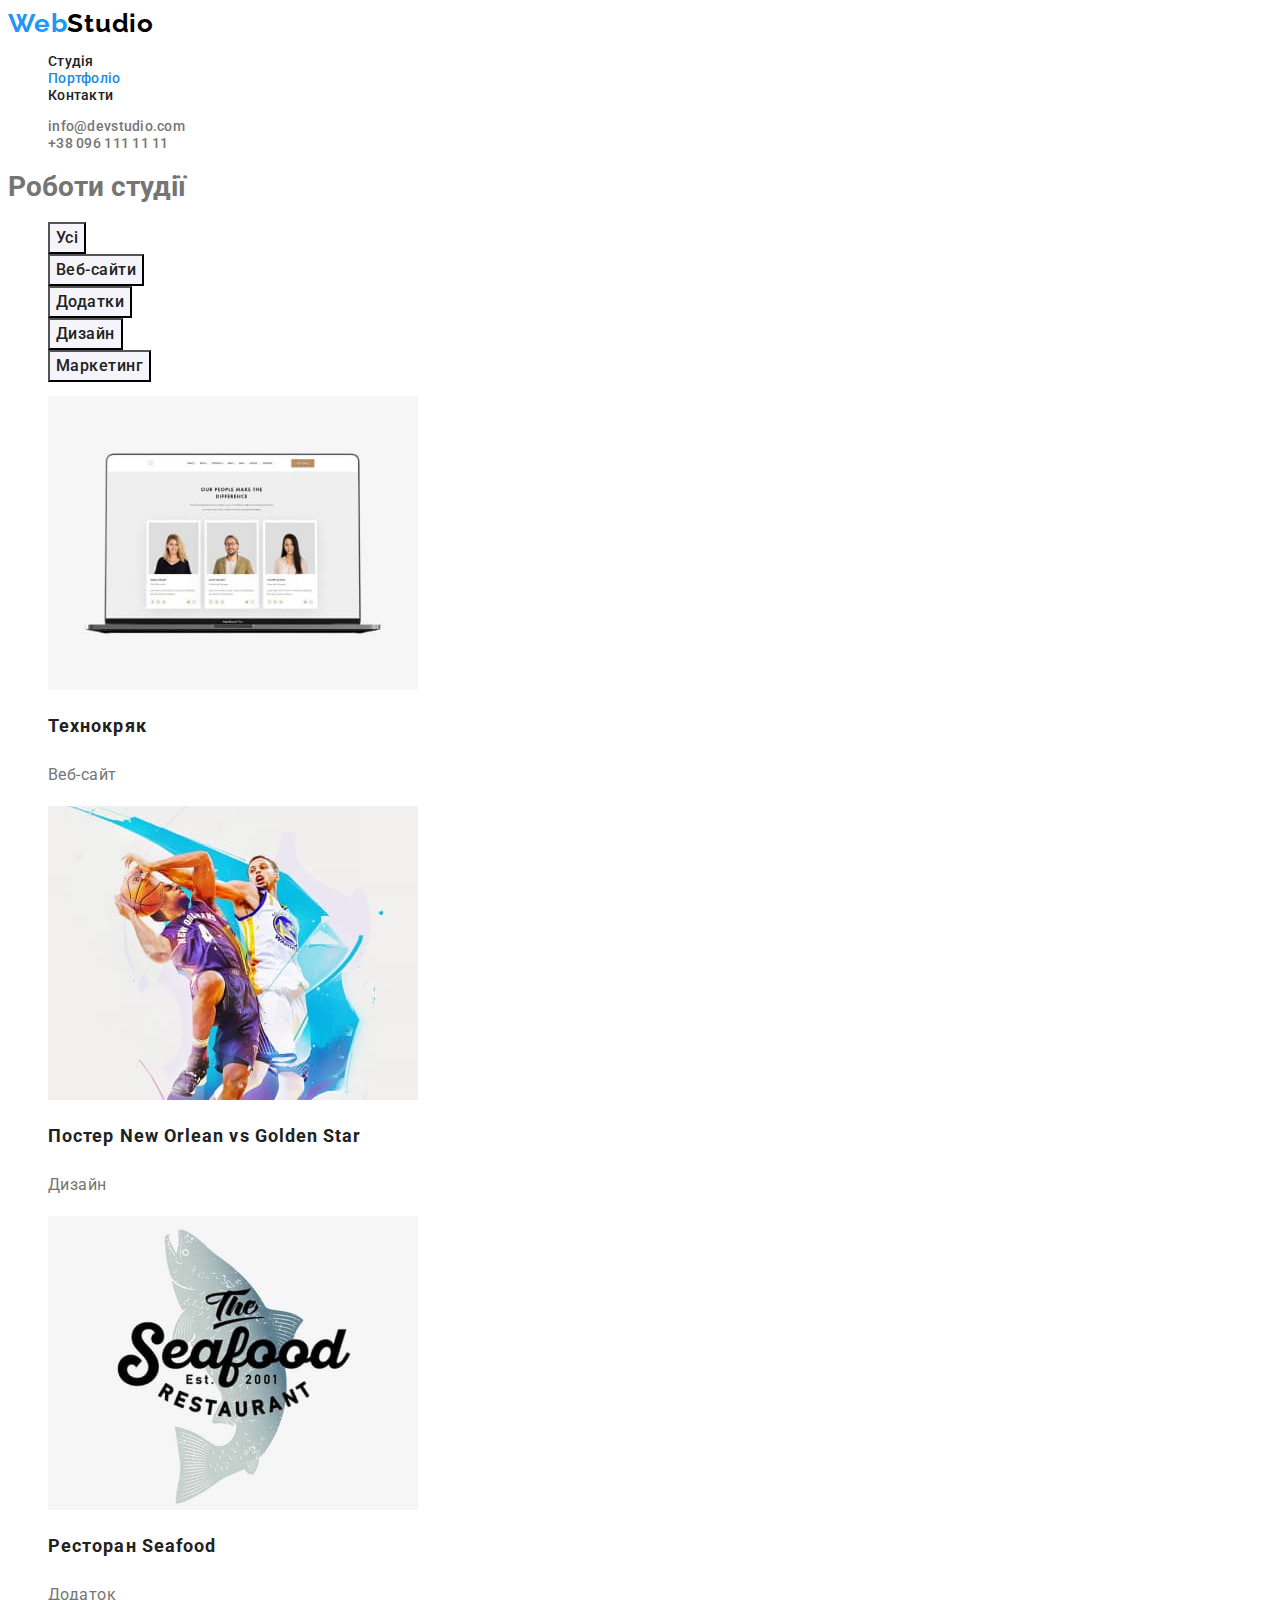
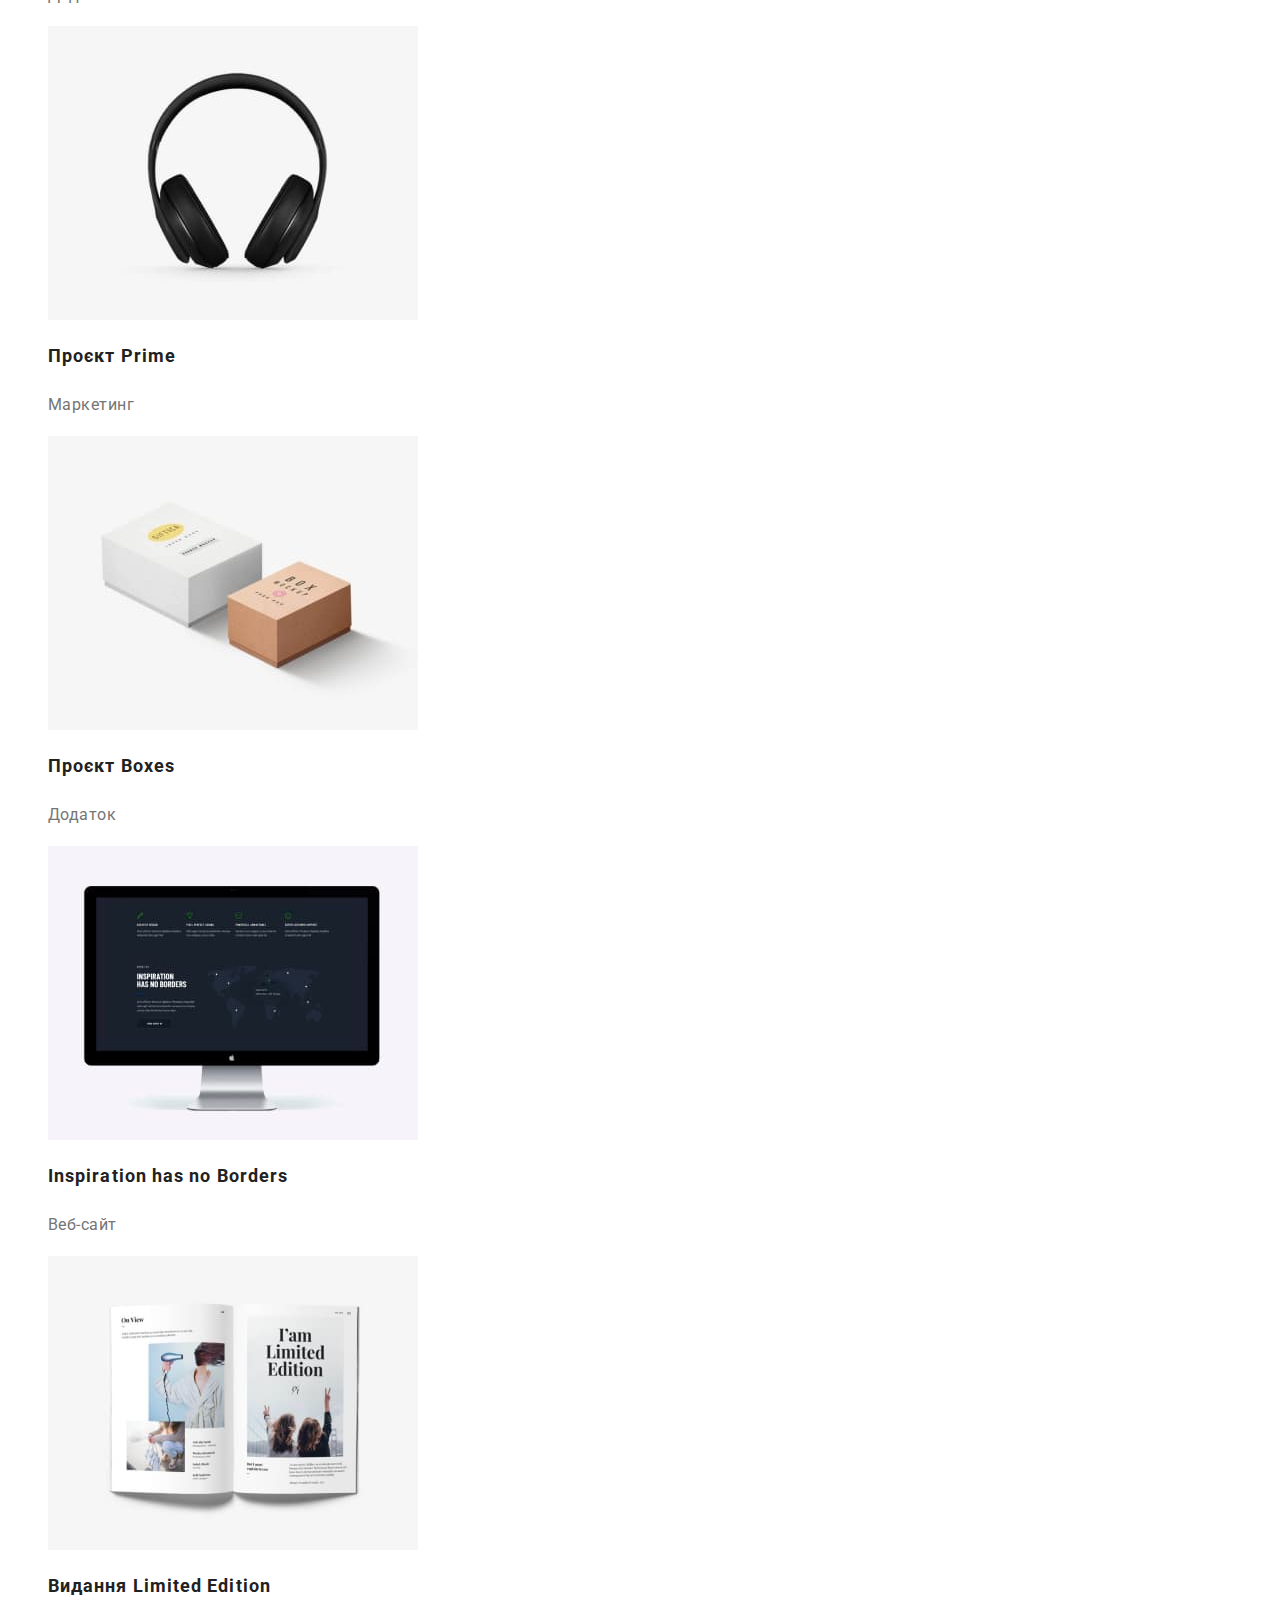
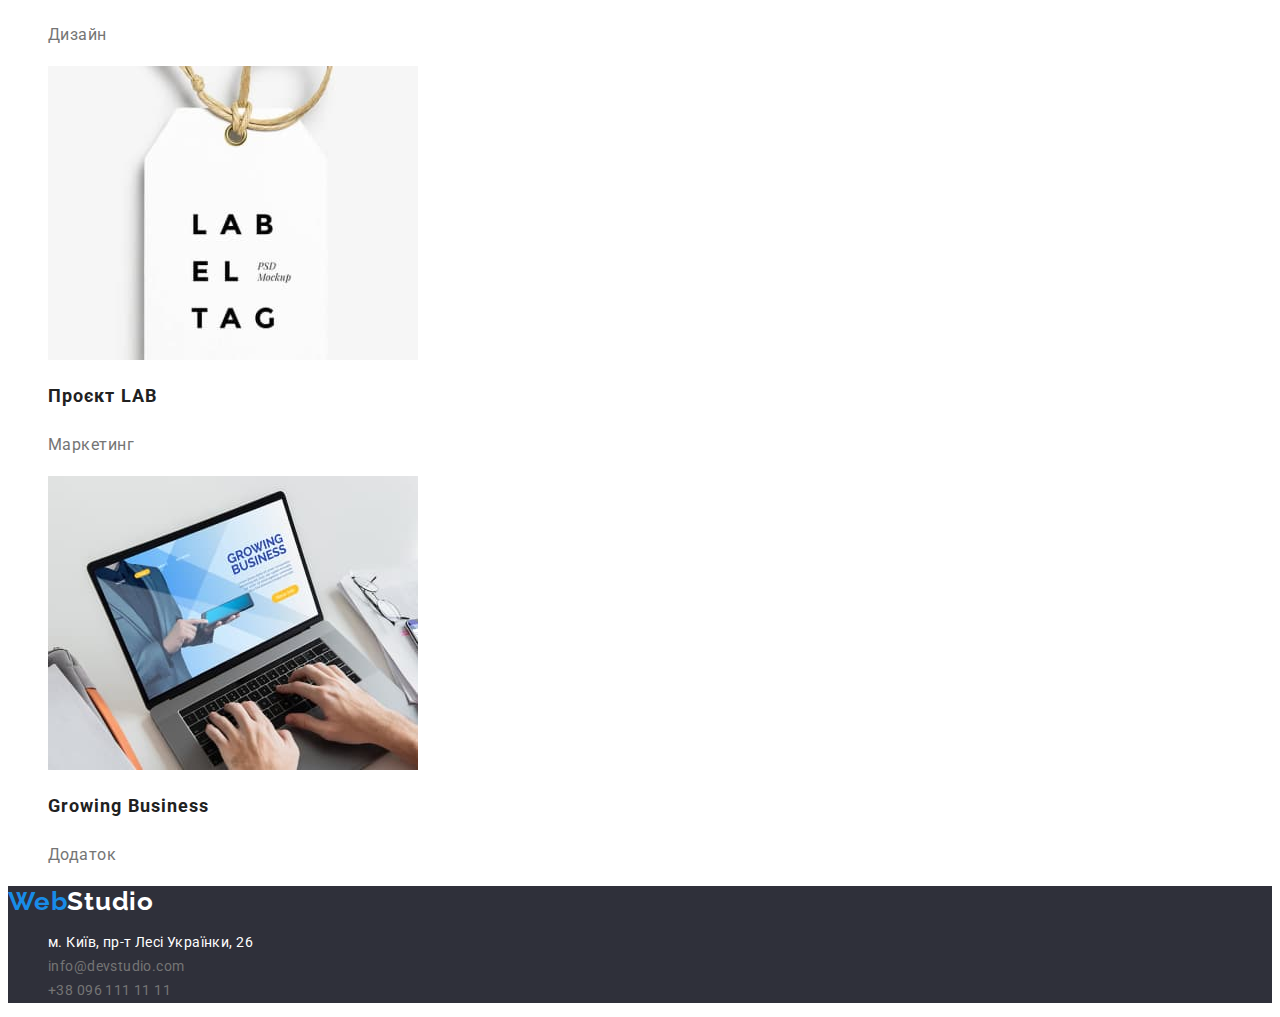
==== portfolio.html @ e7542dbb "додано файли стилів та сторінка портфоліо" ====
<!DOCTYPE html>
<html lang="uk">
  <head>
    <meta charset="UTF-8" />
    <meta http-equiv="X-UA-Compatible" content="IE=edge" />
    <meta name="viewport" content="width=device-width, initial-scale=1.0" />
    <title>Document</title>
    <link rel="preconnect" href="https://fonts.googleapis.com" />
    <link rel="preconnect" href="https://fonts.gstatic.com" crossorigin />
    <link
      href="https://fonts.googleapis.com/css2?family=Raleway&family=Roboto:wght@400;500;700;900&display=swap"
      rel="stylesheet"
    />
    <link rel="stylesheet" href="./css/styles.css" />
  </head>
  <body>
    <header>
      <a href="./index.html" class="logo link-normalize"
        ><span class="logo-accent">Web</span>Studio</a
      >
      <nav>
        <ul class="nav list-normalize">
          <li><a href="./index.html" class="nav-link link-normalize">Студія</a></li>
          <li>
            <a href="./portfolio.html" class="nav-link link-normalize current-page">Портфоліо</a>
          </li>
          <li><a href="" class="nav-link link-normalize">Контакти</a></li>
        </ul>
      </nav>
      <ul class="contact list-normalize">
        <li>
          <a href="mailto:info@devstudio.com" class="contact-link link-normalize"
            >info@devstudio.com</a
          >
        </li>
        <li>
          <a href="tel:+380961111111" class="contact-link link-normalize">+38 096 111 11 11</a>
        </li>
      </ul>
    </header>
    <main>
      <section class="portfolio">
        <h1 class="portfolio-title">Роботи студії</h1>
        <ul class="portfolio-buttons list-normalize">
          <li><button type="button" class="portfolio-btn">Усі</button></li>
          <li><button type="button" class="portfolio-btn">Веб-сайти</button></li>
          <li><button type="button" class="portfolio-btn">Додатки</button></li>
          <li><button type="button" class="portfolio-btn">Дизайн</button></li>
          <li><button type="button" class="portfolio-btn">Маркетинг</button></li>
        </ul>
        <ul class="portfolio-items list-normalize">
          <li>
            <a href="#" class="portfolio-item link-normalize">
              <img src="./img/tehno-kriak.jpg" alt="Комп'ютер" width="370" />
              <h2 class="portfolio-item-title">Технокряк</h2>
              <p class="portfolio-item-text">Веб-сайт</p>
            </a>
          </li>
          <li>
            <a href="#" class="portfolio-item link-normalize">
              <img src="./img/new-orlean-vs-golden-star.jpg" alt="Баскетбол" width="370" />
              <h2 class="portfolio-item-title">
                Постер <span lang="en">New Orlean vs Golden Star</span>
              </h2>
              <p class="portfolio-item-text">Дизайн</p>
            </a>
          </li>
          <li>
            <a href="#" class="portfolio-item link-normalize">
              <img src="./img/seafood.jpg" alt="Логотип риба" width="370" />
              <h2 class="portfolio-item-title">Ресторан <span lang="en">Seafood</span></h2>
              <p class="portfolio-item-text">Додаток</p>
            </a>
          </li>
          <li>
            <a href="#" class="portfolio-item link-normalize">
              <img src="./img/prime.jpg" alt="Навушники" width="370" />
              <h2 class="portfolio-item-title">Проєкт <span lang="en">Prime</span></h2>
              <p class="portfolio-item-text">Маркетинг</p>
            </a>
          </li>
          <li>
            <a href="#" class="portfolio-item link-normalize">
              <img src="./img/boxes.jpg" alt="Коробки" width="370" />
              <h2 class="portfolio-item-title">Проєкт <span lang="en">Boxes</span></h2>
              <p class="portfolio-item-text">Додаток</p>
            </a>
          </li>
          <li>
            <a href="#" class="portfolio-item link-normalize">
              <img src="./img/inspiration-has-no-borders.jpg" alt="Монітор" width="370" />
              <h2 lang="en" class="portfolio-item-title">Inspiration has no Borders</h2>
              <p class="portfolio-item-text">Веб-сайт</p>
            </a>
          </li>
          <li>
            <a href="#" class="portfolio-item link-normalize">
              <img src="./img/limited-edition.jpg" alt="Журнал" width="370" />
              <h2 class="portfolio-item-title">Видання <span lang="en">Limited Edition</span></h2>
              <p class="portfolio-item-text">Дизайн</p>
            </a>
          </li>
          <li>
            <a href="#" class="portfolio-item link-normalize">
              <img src="./img/lab.jpg" alt="Бірка" width="370" />
              <h2 class="portfolio-item-title">Проєкт <span lang="en">LAB</span></h2>
              <p class="portfolio-item-text">Маркетинг</p>
            </a>
          </li>
          <li>
            <a href="#" class="portfolio-item link-normalize">
              <img src="./img/growing-business.jpg" alt="Ноутбук" width="370" />
              <h2 lang="en" class="portfolio-item-title">Growing Business</h2>
              <p class="portfolio-item-text">Додаток</p>
            </a>
          </li>
        </ul>
      </section>
    </main>
    <footer class="footer">
      <a href="./index.html" class="footer-logo link-normalize"
        ><span class="footer-logo-accent">Web</span>Studio</a
      >
      <address>
        <ul class="footer-contacts list-normalize">
          <li>
            <a
              href="https://goo.gl/maps/HTSRrRzDhA2f8Xus7"
              target="_blank"
              rel="noopener nofollow"
              class="link-normalize footer-contact footer-address"
            >
              м. Київ, пр-т Лесі Українки, 26
            </a>
          </li>
          <li>
            <a href="mailto:info@devstudio.com" class="footer-contact link-normalize"
              >info@devstudio.com</a
            >
          </li>
          <li>
            <a href="tel:+380961111111" class="footer-contact link-normalize">+38 096 111 11 11</a>
          </li>
        </ul>
      </address>
    </footer>
  </body>
</html>
---- css/styles.css ----
:root {
  --main-accent-color: #2196f3;
  --header-color: #212121;
  --text-color: #757575;
  --white-accent-color: #ffffff;
  --dark-bg-color: #2f303a;
  --white-bg-color: #ffffff;
  --grey-bg-color: #f5f4fa;
  --active-accent-color: #188ce8;
  --main-black-color: #000000;
}
body {
  font-family: 'Roboto', sans-serif;
  font-size: 14px;
  color: var(--text-color);
}
.link-normalize {
  text-decoration: none;
}
.list-normalize {
  list-style-type: none;
}
.nav-link.current-page {
  color: var(--active-accent-color);
}
.logo {
  font-family: 'Raleway', sans-serif;
  font-weight: 700;
  font-size: 26px;
  line-height: 1.19;
  letter-spacing: 0.03em;
  color: var(--main-black-color);
}
.logo-accent {
  color: var(--main-accent-color);
}
.nav {
}
.nav-link {
  font-weight: 500;
  font-size: 14px;
  line-height: 1.14;
  letter-spacing: 0.02em;
  color: var(--header-color);
}
.nav-link:hover,
.nav-link:focus {
  color: var(--main-accent-color);
}
.contact {
}
.contact-link {
  font-weight: 500;
  line-height: 1.14;
  letter-spacing: 0.02em;
  color: var(--text-color);
}
.contact-link:hover,
.contact-link:focus {
  color: var(--main-accent-color);
}
.hero {
  background: var(--dark-bg-color);
}
.hero-header {
  font-weight: 900;
  font-size: 44px;
  line-height: 1.36;
  text-align: center;
  letter-spacing: 0.06em;
  text-transform: uppercase;
  color: var(--white-accent-color);
}
.hero-btn {
  font-weight: 700;
  font-size: 16px;
  line-height: 1.86;
  text-align: center;
  letter-spacing: 0.06em;
  color: var(--white-accent-color);
  background-color: var(--main-accent-color);
  cursor: pointer;
}
.hero-btn:hover,
.hero-btn:focus {
  background-color: var(--active-accent-color);
}
.features {
  background: var(--white-bg-color);
}
.features-main-title {
}
.features-title {
  font-weight: 700;
  line-height: 1.14;
  letter-spacing: 0.03em;
  text-transform: uppercase;
  color: var(--header-color);
}
.features-text {
  line-height: 1.71;
  letter-spacing: 0.03em;
}
.our-products {
  background: var(--white-bg-color);
}
.secondary-title {
  font-weight: 700;
  font-size: 36px;
  line-height: 1.16;
  text-align: center;
  letter-spacing: 0.03em;
  color: var(--header-color);
}
.our-products-list {
}
.our-team {
  background-color: var(--grey-bg-color);
}
.our-team-list {
}
.our-team-item {
  background-color: var(--white-bg-color);
}
.our-team-text {
  font-size: 16px;
  line-height: 1.19;
  text-align: center;
  letter-spacing: 0.03em;
}
.our-team-title {
  font-weight: 500;
  color: var(--header-color);
}
.footer {
  background-color: var(--dark-bg-color);
}
.footer-logo {
  font-family: 'Raleway';
  font-weight: 700;
  font-size: 26px;
  line-height: 1.19;
  letter-spacing: 0.03em;
  color: var(--white-accent-color);
}
.footer-logo-accent {
  color: var(--active-accent-color);
}
.footer-contacts {
}
.footer-contact {
  line-height: 1.71;
  letter-spacing: 0.03em;
  font-style: normal;
  color: var(--text-color);
}
.footer-contact:hover,
.footer-contact:focus {
  color: var(--active-accent-color);
}
.footer-address {
  color: var(--white-accent-color);
}
.portfolio {
  background-color: var(--white-bg-color);
}
.portfolio-buttons {
}
.portfolio-btn {
  font-family: inherit;
  font-weight: 500;
  font-size: 16px;
  line-height: 1.62;
  text-align: center;
  letter-spacing: 0.03em;
  color: var(--header-color);
  background-color: var(--grey-bg-color);
}
.portfolio-btn:hover,
.portfolio-btn:focus {
  background-color: var(--active-accent-color);
  color: var(--white-accent-color);
}
.portfolio-items {
}
.portfolio-item {
}
.portfolio-item-title {
  font-weight: 700;
  font-size: 18px;
  line-height: 2;
  letter-spacing: 0.06em;
  color: var(--header-color);
}
.portfolio-item-text {
  font-size: 16px;
  line-height: 1.88;
  letter-spacing: 0.03em;
  color: var(--text-color);
}
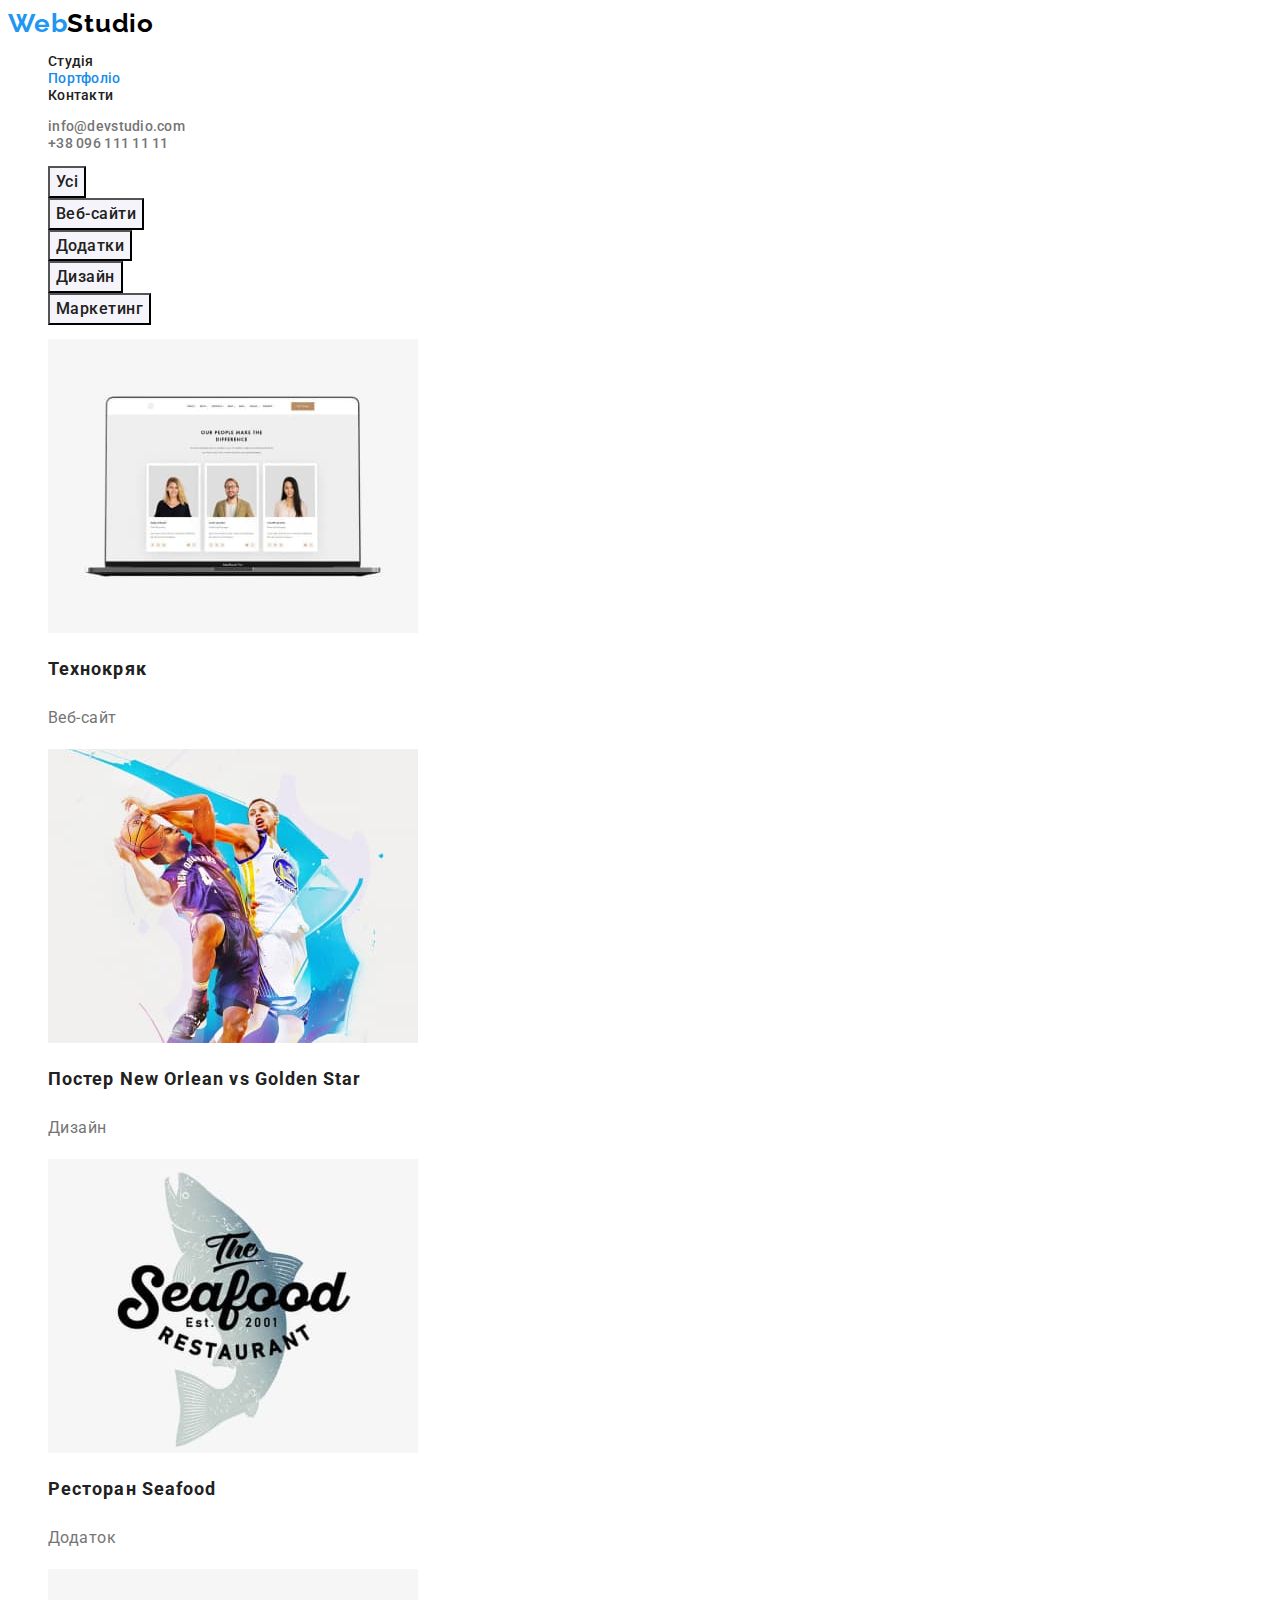
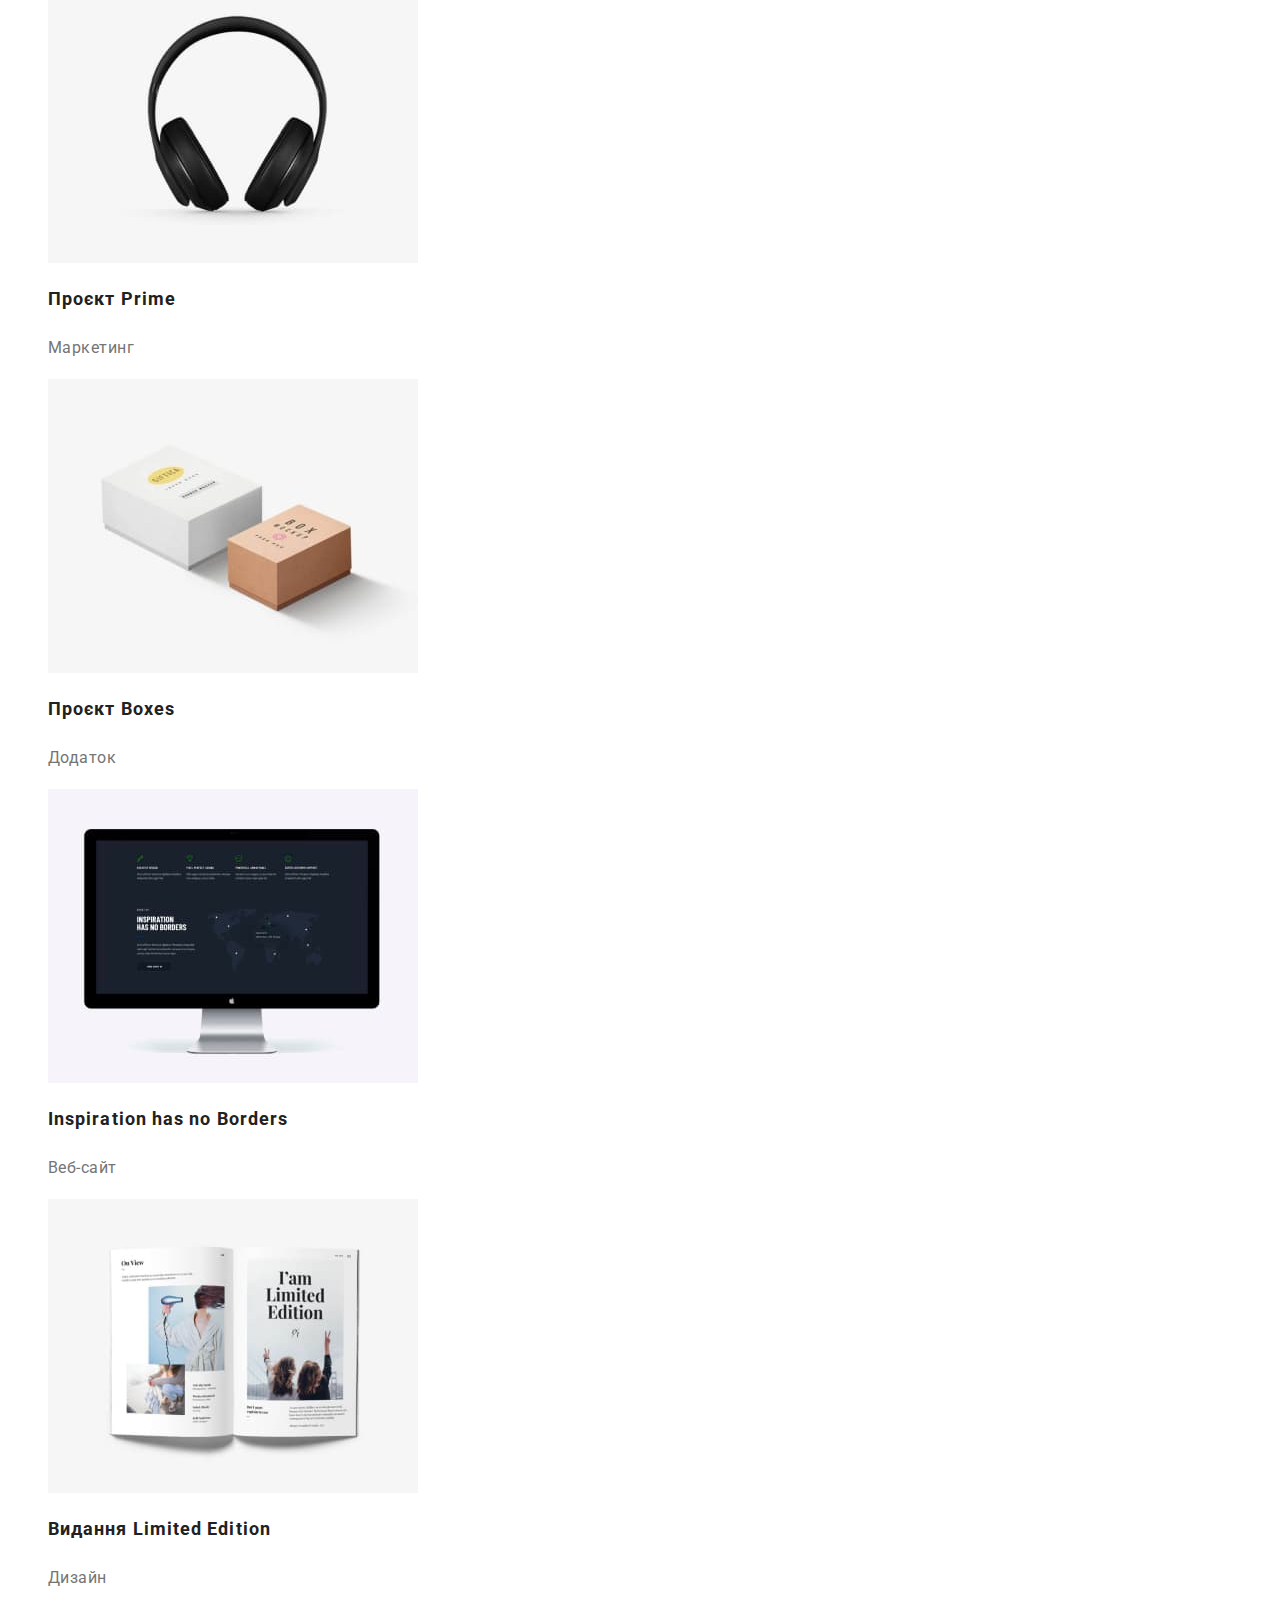
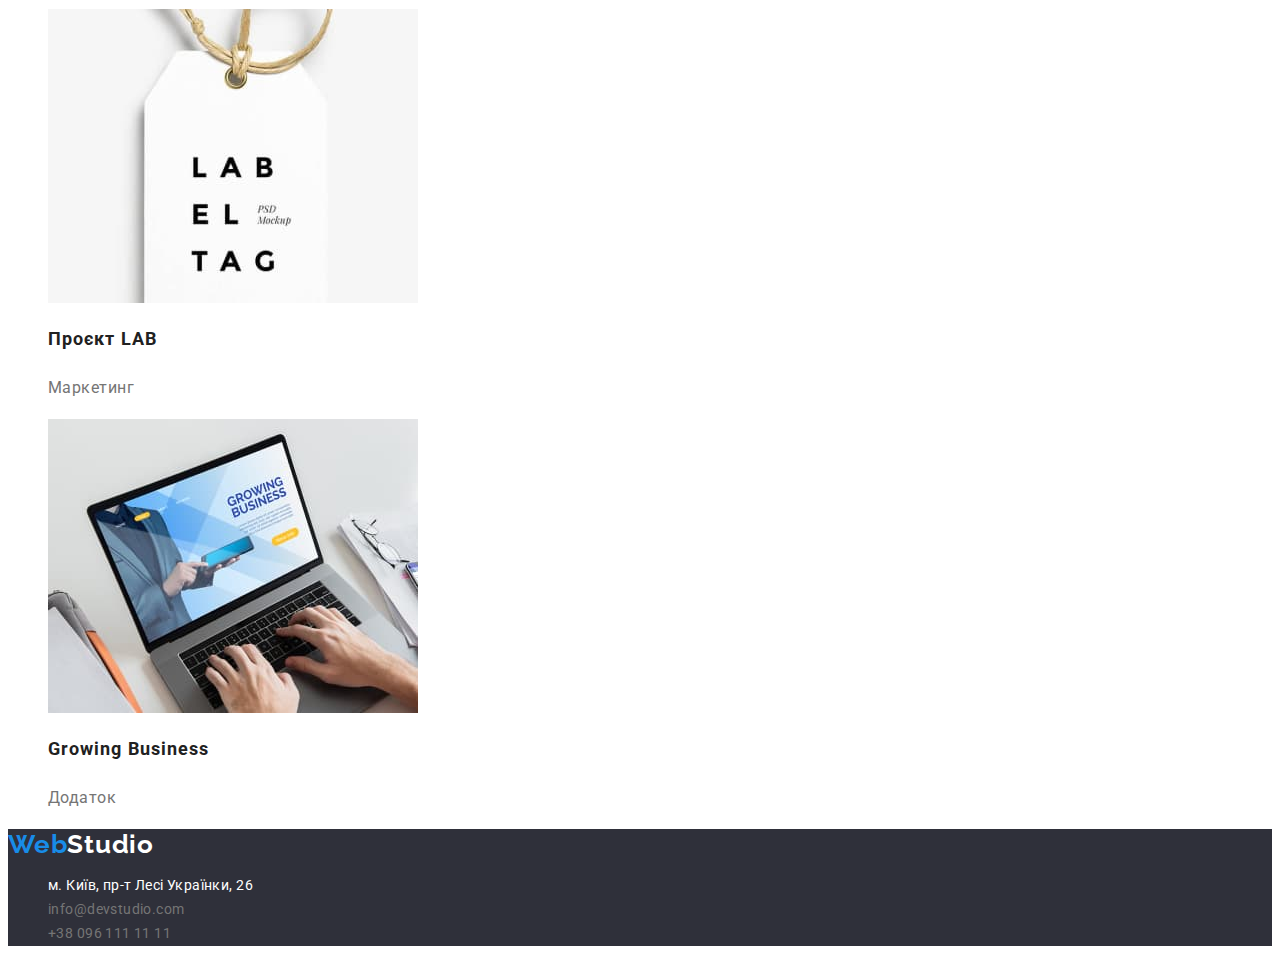
==== commit 4bc69a28: "невеликі виправлення" ====
--- a/portfolio.html
+++ b/portfolio.html
@@ -8,7 +8,7 @@
     <link rel="preconnect" href="https://fonts.googleapis.com" />
     <link rel="preconnect" href="https://fonts.gstatic.com" crossorigin />
     <link
-      href="https://fonts.googleapis.com/css2?family=Raleway&family=Roboto:wght@400;500;700;900&display=swap"
+      href="https://fonts.googleapis.com/css2?family=Raleway:wght@700&family=Roboto:wght@400;500;700;900&display=swap"
       rel="stylesheet"
     />
     <link rel="stylesheet" href="./css/styles.css" />
@@ -40,7 +40,7 @@
     </header>
     <main>
       <section class="portfolio">
-        <h1 class="portfolio-title">Роботи студії</h1>
+        <h1 class="visually-hidden">Роботи студії</h1>
         <ul class="portfolio-buttons list-normalize">
           <li><button type="button" class="portfolio-btn">Усі</button></li>
           <li><button type="button" class="portfolio-btn">Веб-сайти</button></li>
--- a/css/styles.css
+++ b/css/styles.css
@@ -13,12 +13,27 @@
   font-family: 'Roboto', sans-serif;
   font-size: 14px;
   color: var(--text-color);
+  background-color: var(--white-bg-color);
+  letter-spacing: 0.01em;
 }
 .link-normalize {
   text-decoration: none;
 }
 .list-normalize {
   list-style-type: none;
+}
+.visually-hidden {
+  position: absolute;
+  width: 1px;
+  height: 1px;
+  margin: -1px;
+  border: 0;
+  padding: 0;
+
+  white-space: nowrap;
+  clip-path: inset(100%);
+  clip: rect(0 0 0 0);
+  overflow: hidden;
 }
 .nav-link.current-page {
   color: var(--active-accent-color);
@@ -72,6 +87,7 @@
   color: var(--white-accent-color);
 }
 .hero-btn {
+  font-family: inherit;
   font-weight: 700;
   font-size: 16px;
   line-height: 1.86;
@@ -88,9 +104,8 @@
 .features {
   background: var(--white-bg-color);
 }
-.features-main-title {
-}
 .features-title {
+  font-size: 14px;
   font-weight: 700;
   line-height: 1.14;
   letter-spacing: 0.03em;
@@ -175,6 +190,7 @@
   letter-spacing: 0.03em;
   color: var(--header-color);
   background-color: var(--grey-bg-color);
+  cursor: pointer;
 }
 .portfolio-btn:hover,
 .portfolio-btn:focus {
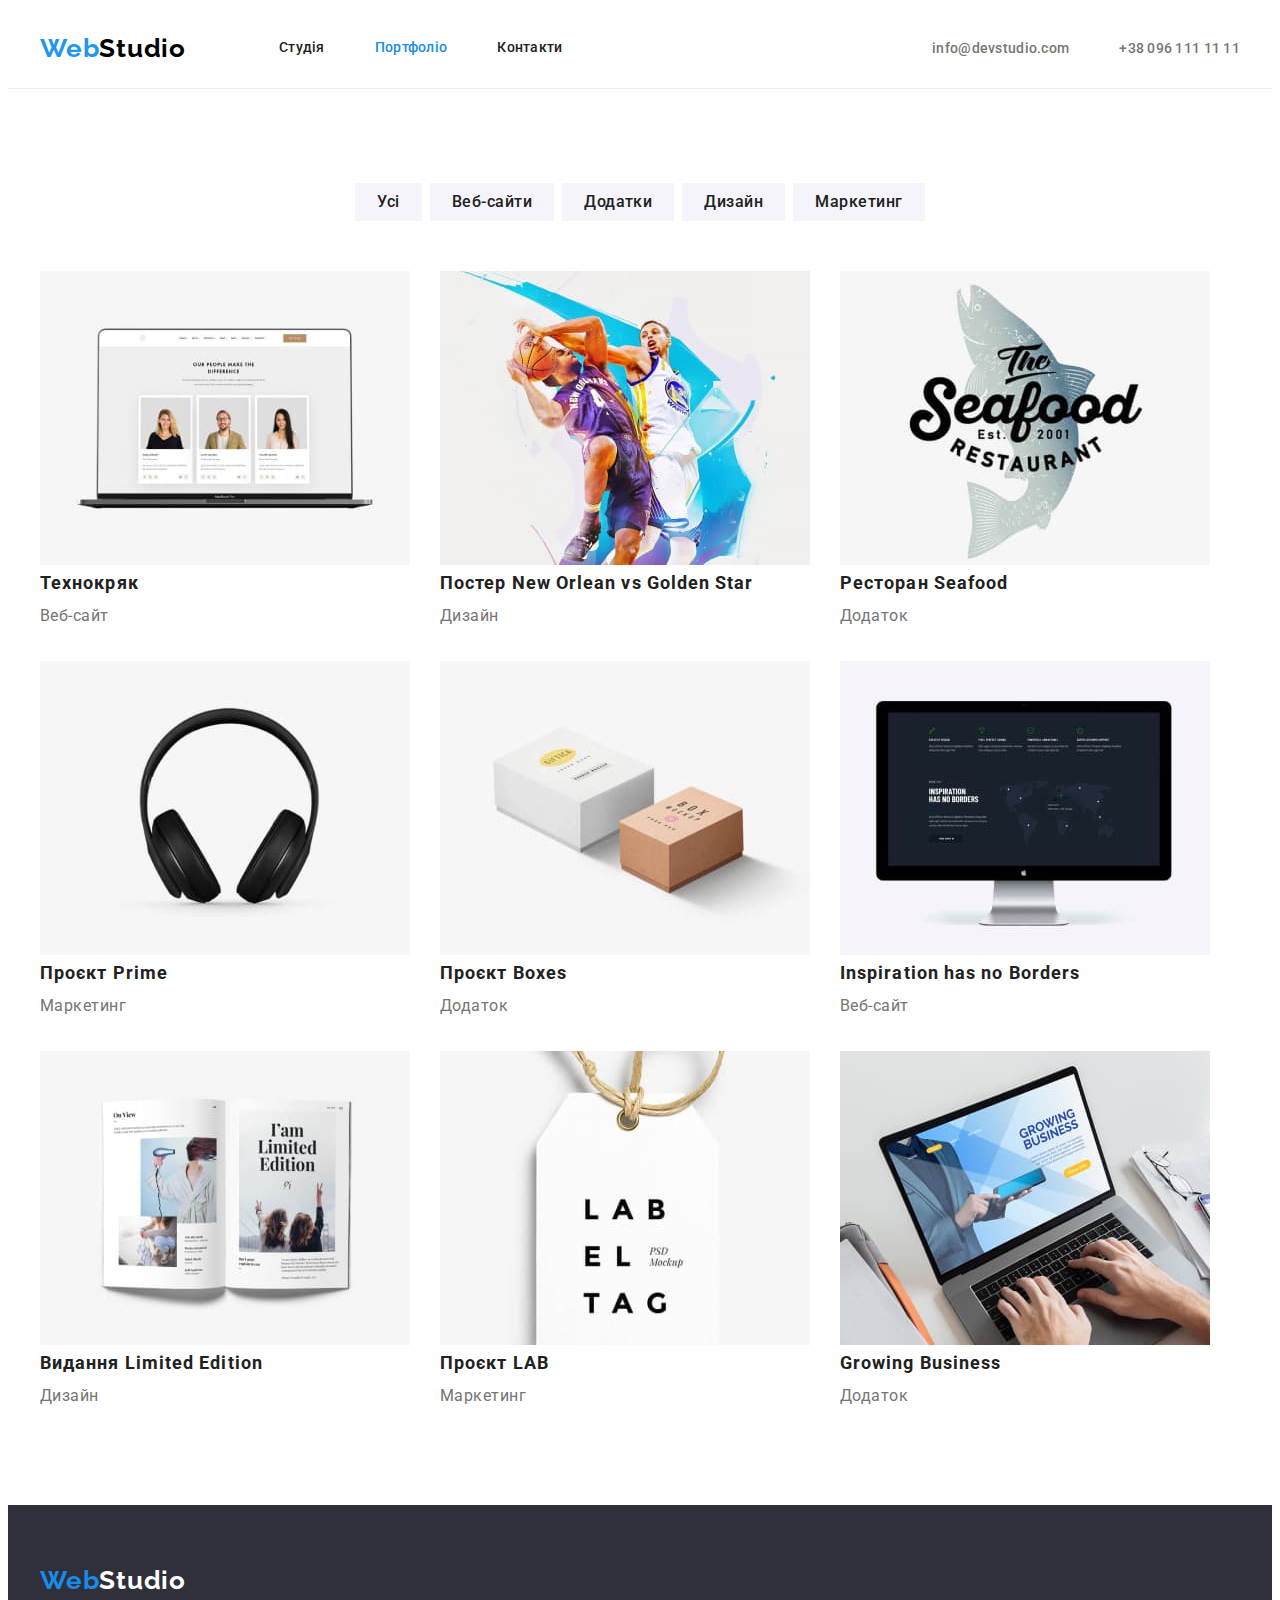
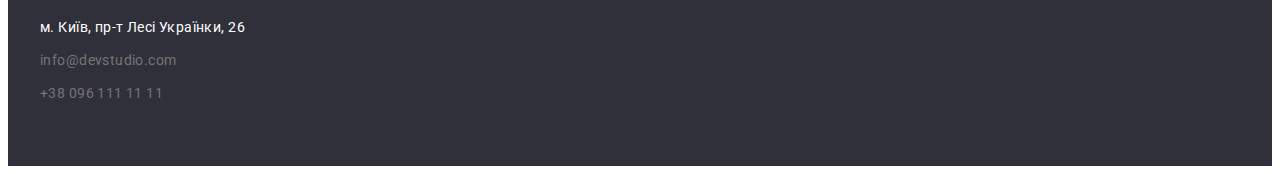
==== commit bac68580: "add hw03" ====
--- a/portfolio.html
+++ b/portfolio.html
@@ -11,138 +11,145 @@
       href="https://fonts.googleapis.com/css2?family=Raleway:wght@700&family=Roboto:wght@400;500;700;900&display=swap"
       rel="stylesheet"
     />
+    <link
+      rel="stylesheet"
+      href="https://cdnjs.cloudflare.com/ajax/libs/modern-normalize/1.1.0/modern-normalize.min.css"
+      integrity="sha512-wpPYUAdjBVSE4KJnH1VR1HeZfpl1ub8YT/NKx4PuQ5NmX2tKuGu6U/JRp5y+Y8XG2tV+wKQpNHVUX03MfMFn9Q=="
+      crossorigin="anonymous"
+      referrerpolicy="no-referrer"
+    />
     <link rel="stylesheet" href="./css/styles.css" />
   </head>
   <body>
-    <header>
-      <a href="./index.html" class="logo link-normalize"
-        ><span class="logo-accent">Web</span>Studio</a
-      >
-      <nav>
-        <ul class="nav list-normalize">
-          <li><a href="./index.html" class="nav-link link-normalize">Студія</a></li>
-          <li>
-            <a href="./portfolio.html" class="nav-link link-normalize current-page">Портфоліо</a>
+    <header class="header">
+      <div class="container header-body">
+        <a href="./index.html" class="logo"><span class="logo-accent">Web</span>Studio</a>
+        <nav>
+          <ul class="nav">
+            <li class="item"><a href="./index.html" class="nav-link">Студія</a></li>
+            <li class="item">
+              <a href="./portfolio.html" class="nav-link current-page">Портфоліо</a>
+            </li>
+            <li class="item"><a href="" class="nav-link link-normalize">Контакти</a></li>
+          </ul>
+        </nav>
+        <ul class="contact">
+          <li class="item">
+            <a href="mailto:info@devstudio.com" class="contact-link">info@devstudio.com</a>
           </li>
-          <li><a href="" class="nav-link link-normalize">Контакти</a></li>
+          <li class="item">
+            <a href="tel:+380961111111" class="contact-link">+38 096 111 11 11</a>
+          </li>
         </ul>
-      </nav>
-      <ul class="contact list-normalize">
-        <li>
-          <a href="mailto:info@devstudio.com" class="contact-link link-normalize"
-            >info@devstudio.com</a
-          >
-        </li>
-        <li>
-          <a href="tel:+380961111111" class="contact-link link-normalize">+38 096 111 11 11</a>
-        </li>
-      </ul>
+      </div>
     </header>
     <main>
-      <section class="portfolio">
-        <h1 class="visually-hidden">Роботи студії</h1>
-        <ul class="portfolio-buttons list-normalize">
-          <li><button type="button" class="portfolio-btn">Усі</button></li>
-          <li><button type="button" class="portfolio-btn">Веб-сайти</button></li>
-          <li><button type="button" class="portfolio-btn">Додатки</button></li>
-          <li><button type="button" class="portfolio-btn">Дизайн</button></li>
-          <li><button type="button" class="portfolio-btn">Маркетинг</button></li>
-        </ul>
-        <ul class="portfolio-items list-normalize">
-          <li>
-            <a href="#" class="portfolio-item link-normalize">
-              <img src="./img/tehno-kriak.jpg" alt="Комп'ютер" width="370" />
-              <h2 class="portfolio-item-title">Технокряк</h2>
-              <p class="portfolio-item-text">Веб-сайт</p>
-            </a>
-          </li>
-          <li>
-            <a href="#" class="portfolio-item link-normalize">
-              <img src="./img/new-orlean-vs-golden-star.jpg" alt="Баскетбол" width="370" />
-              <h2 class="portfolio-item-title">
-                Постер <span lang="en">New Orlean vs Golden Star</span>
-              </h2>
-              <p class="portfolio-item-text">Дизайн</p>
-            </a>
-          </li>
-          <li>
-            <a href="#" class="portfolio-item link-normalize">
-              <img src="./img/seafood.jpg" alt="Логотип риба" width="370" />
-              <h2 class="portfolio-item-title">Ресторан <span lang="en">Seafood</span></h2>
-              <p class="portfolio-item-text">Додаток</p>
-            </a>
-          </li>
-          <li>
-            <a href="#" class="portfolio-item link-normalize">
-              <img src="./img/prime.jpg" alt="Навушники" width="370" />
-              <h2 class="portfolio-item-title">Проєкт <span lang="en">Prime</span></h2>
-              <p class="portfolio-item-text">Маркетинг</p>
-            </a>
-          </li>
-          <li>
-            <a href="#" class="portfolio-item link-normalize">
-              <img src="./img/boxes.jpg" alt="Коробки" width="370" />
-              <h2 class="portfolio-item-title">Проєкт <span lang="en">Boxes</span></h2>
-              <p class="portfolio-item-text">Додаток</p>
-            </a>
-          </li>
-          <li>
-            <a href="#" class="portfolio-item link-normalize">
-              <img src="./img/inspiration-has-no-borders.jpg" alt="Монітор" width="370" />
-              <h2 lang="en" class="portfolio-item-title">Inspiration has no Borders</h2>
-              <p class="portfolio-item-text">Веб-сайт</p>
-            </a>
-          </li>
-          <li>
-            <a href="#" class="portfolio-item link-normalize">
-              <img src="./img/limited-edition.jpg" alt="Журнал" width="370" />
-              <h2 class="portfolio-item-title">Видання <span lang="en">Limited Edition</span></h2>
-              <p class="portfolio-item-text">Дизайн</p>
-            </a>
-          </li>
-          <li>
-            <a href="#" class="portfolio-item link-normalize">
-              <img src="./img/lab.jpg" alt="Бірка" width="370" />
-              <h2 class="portfolio-item-title">Проєкт <span lang="en">LAB</span></h2>
-              <p class="portfolio-item-text">Маркетинг</p>
-            </a>
-          </li>
-          <li>
-            <a href="#" class="portfolio-item link-normalize">
-              <img src="./img/growing-business.jpg" alt="Ноутбук" width="370" />
-              <h2 lang="en" class="portfolio-item-title">Growing Business</h2>
-              <p class="portfolio-item-text">Додаток</p>
-            </a>
-          </li>
-        </ul>
+      <section class="portfolio section">
+        <div class="container">
+          <h1 class="visually-hidden">Роботи студії</h1>
+          <ul class="portfolio-buttons">
+            <li class="item"><button type="button" class="portfolio-btn">Усі</button></li>
+            <li class="item"><button type="button" class="portfolio-btn">Веб-сайти</button></li>
+            <li class="item"><button type="button" class="portfolio-btn">Додатки</button></li>
+            <li class="item"><button type="button" class="portfolio-btn">Дизайн</button></li>
+            <li class="item"><button type="button" class="portfolio-btn">Маркетинг</button></li>
+          </ul>
+          <ul class="portfolio-items">
+            <li>
+              <a href="#" class="portfolio-item">
+                <img src="./img/tehno-kriak.jpg" alt="Комп'ютер" width="370" />
+                <h2 class="portfolio-item-title">Технокряк</h2>
+                <p class="portfolio-item-text">Веб-сайт</p>
+              </a>
+            </li>
+            <li>
+              <a href="#" class="portfolio-item">
+                <img src="./img/new-orlean-vs-golden-star.jpg" alt="Баскетбол" width="370" />
+                <h2 class="portfolio-item-title">
+                  Постер <span lang="en">New Orlean vs Golden Star</span>
+                </h2>
+                <p class="portfolio-item-text">Дизайн</p>
+              </a>
+            </li>
+            <li>
+              <a href="#" class="portfolio-item">
+                <img src="./img/seafood.jpg" alt="Логотип риба" width="370" />
+                <h2 class="portfolio-item-title">Ресторан <span lang="en">Seafood</span></h2>
+                <p class="portfolio-item-text">Додаток</p>
+              </a>
+            </li>
+            <li>
+              <a href="#" class="portfolio-item">
+                <img src="./img/prime.jpg" alt="Навушники" width="370" />
+                <h2 class="portfolio-item-title">Проєкт <span lang="en">Prime</span></h2>
+                <p class="portfolio-item-text">Маркетинг</p>
+              </a>
+            </li>
+            <li>
+              <a href="#" class="portfolio-item">
+                <img src="./img/boxes.jpg" alt="Коробки" width="370" />
+                <h2 class="portfolio-item-title">Проєкт <span lang="en">Boxes</span></h2>
+                <p class="portfolio-item-text">Додаток</p>
+              </a>
+            </li>
+            <li>
+              <a href="#" class="portfolio-item">
+                <img src="./img/inspiration-has-no-borders.jpg" alt="Монітор" width="370" />
+                <h2 lang="en" class="portfolio-item-title">Inspiration has no Borders</h2>
+                <p class="portfolio-item-text">Веб-сайт</p>
+              </a>
+            </li>
+            <li>
+              <a href="#" class="portfolio-item">
+                <img src="./img/limited-edition.jpg" alt="Журнал" width="370" />
+                <h2 class="portfolio-item-title">Видання <span lang="en">Limited Edition</span></h2>
+                <p class="portfolio-item-text">Дизайн</p>
+              </a>
+            </li>
+            <li>
+              <a href="#" class="portfolio-item">
+                <img src="./img/lab.jpg" alt="Бірка" width="370" />
+                <h2 class="portfolio-item-title">Проєкт <span lang="en">LAB</span></h2>
+                <p class="portfolio-item-text">Маркетинг</p>
+              </a>
+            </li>
+            <li>
+              <a href="#" class="portfolio-item">
+                <img src="./img/growing-business.jpg" alt="Ноутбук" width="370" />
+                <h2 lang="en" class="portfolio-item-title">Growing Business</h2>
+                <p class="portfolio-item-text">Додаток</p>
+              </a>
+            </li>
+          </ul>
+        </div>
       </section>
     </main>
     <footer class="footer">
-      <a href="./index.html" class="footer-logo link-normalize"
-        ><span class="footer-logo-accent">Web</span>Studio</a
-      >
-      <address>
-        <ul class="footer-contacts list-normalize">
-          <li>
-            <a
-              href="https://goo.gl/maps/HTSRrRzDhA2f8Xus7"
-              target="_blank"
-              rel="noopener nofollow"
-              class="link-normalize footer-contact footer-address"
-            >
-              м. Київ, пр-т Лесі Українки, 26
-            </a>
-          </li>
-          <li>
-            <a href="mailto:info@devstudio.com" class="footer-contact link-normalize"
-              >info@devstudio.com</a
-            >
-          </li>
-          <li>
-            <a href="tel:+380961111111" class="footer-contact link-normalize">+38 096 111 11 11</a>
-          </li>
-        </ul>
-      </address>
+      <div class="container">
+        <a href="./index.html" class="footer-logo"
+          ><span class="footer-logo-accent">Web</span>Studio</a
+        >
+        <address>
+          <ul class="footer-contacts">
+            <li class="item">
+              <a
+                href="https://goo.gl/maps/HTSRrRzDhA2f8Xus7"
+                target="_blank"
+                rel="noopener nofollow"
+                class="link-normalize footer-contact footer-address"
+              >
+                м. Київ, пр-т Лесі Українки, 26
+              </a>
+            </li>
+            <li class="item">
+              <a href="mailto:info@devstudio.com" class="footer-contact">info@devstudio.com</a>
+            </li>
+            <li class="item">
+              <a href="tel:+380961111111" class="footer-contact">+38 096 111 11 11</a>
+            </li>
+          </ul>
+        </address>
+      </div>
     </footer>
   </body>
 </html>
--- a/css/styles.css
+++ b/css/styles.css
@@ -16,11 +16,34 @@
   background-color: var(--white-bg-color);
   letter-spacing: 0.01em;
 }
-.link-normalize {
+p,
+h1,
+h2,
+h3,
+h4,
+h5,
+h6 {
+  margin: 0;
+}
+ul,
+ol {
+  margin: 0;
+  padding-left: 0;
+  list-style-type: none;
+}
+button {
+  cursor: pointer;
+}
+address {
+  font-style: normal;
+}
+img {
+  display: block;
+  max-width: 100%;
+  height: auto;
+}
+a {
   text-decoration: none;
-}
-.list-normalize {
-  list-style-type: none;
 }
 .visually-hidden {
   position: absolute;
@@ -29,16 +52,33 @@
   margin: -1px;
   border: 0;
   padding: 0;
-
   white-space: nowrap;
   clip-path: inset(100%);
   clip: rect(0 0 0 0);
   overflow: hidden;
 }
+.container {
+  width: 1200px;
+  padding: 0 15px;
+  margin: 0 auto;
+}
+.section {
+  padding-top: 94px;
+  padding-bottom: 94px;
+}
+.header {
+  border-bottom: 1px solid #ececec;
+}
+.header-body {
+  display: flex;
+  align-items: center;
+}
 .nav-link.current-page {
   color: var(--active-accent-color);
 }
 .logo {
+  margin-right: 93px;
+
   font-family: 'Raleway', sans-serif;
   font-weight: 700;
   font-size: 26px;
@@ -50,8 +90,16 @@
   color: var(--main-accent-color);
 }
 .nav {
+  display: flex;
+}
+.nav .item:not(:last-child) {
+  margin-right: 50px;
 }
 .nav-link {
+  display: inline-block;
+
+  padding: 32px 0;
+
   font-weight: 500;
   font-size: 14px;
   line-height: 1.14;
@@ -63,8 +111,15 @@
   color: var(--main-accent-color);
 }
 .contact {
+  display: flex;
+
+  margin-left: auto;
+}
+.contact .item:not(:last-child) {
+  margin-right: 50px;
 }
 .contact-link {
+  padding: 32px 0;
   font-weight: 500;
   line-height: 1.14;
   letter-spacing: 0.02em;
@@ -77,16 +132,25 @@
 .hero {
   background: var(--dark-bg-color);
 }
+.hero-body {
+  text-align: center;
+}
 .hero-header {
+  margin-bottom: 30px;
   font-weight: 900;
   font-size: 44px;
   line-height: 1.36;
-  text-align: center;
   letter-spacing: 0.06em;
   text-transform: uppercase;
   color: var(--white-accent-color);
 }
 .hero-btn {
+  display: inline-block;
+  padding: 10px 32px;
+
+  border: none;
+  border-radius: 4px;
+
   font-family: inherit;
   font-weight: 700;
   font-size: 16px;
@@ -95,7 +159,6 @@
   letter-spacing: 0.06em;
   color: var(--white-accent-color);
   background-color: var(--main-accent-color);
-  cursor: pointer;
 }
 .hero-btn:hover,
 .hero-btn:focus {
@@ -104,7 +167,16 @@
 .features {
   background: var(--white-bg-color);
 }
+.features-list {
+  display: flex;
+  justify-content: space-between;
+}
+.features-list .item {
+  width: 270px;
+}
 .features-title {
+  margin-bottom: 10px;
+
   font-size: 14px;
   font-weight: 700;
   line-height: 1.14;
@@ -117,9 +189,12 @@
   letter-spacing: 0.03em;
 }
 .our-products {
+  padding-top: 0;
   background: var(--white-bg-color);
 }
 .secondary-title {
+  margin-bottom: 50px;
+
   font-weight: 700;
   font-size: 36px;
   line-height: 1.16;
@@ -128,14 +203,24 @@
   color: var(--header-color);
 }
 .our-products-list {
+  display: flex;
+  justify-content: space-between;
 }
 .our-team {
   background-color: var(--grey-bg-color);
 }
 .our-team-list {
+  display: flex;
+  justify-content: space-between;
 }
 .our-team-item {
   background-color: var(--white-bg-color);
+  box-shadow: 0px 1px 3px rgba(0, 0, 0, 0.12), 0px 1px 1px rgba(0, 0, 0, 0.14),
+    0px 2px 1px rgba(0, 0, 0, 0.2);
+  border-radius: 0px 0px 4px 4px;
+}
+.our-team-item .body {
+  margin: 30px auto;
 }
 .our-team-text {
   font-size: 16px;
@@ -144,13 +229,20 @@
   letter-spacing: 0.03em;
 }
 .our-team-title {
+  margin-bottom: 10px;
+
   font-weight: 500;
   color: var(--header-color);
 }
 .footer {
+  padding-top: 60px;
+  padding-bottom: 60px;
+
   background-color: var(--dark-bg-color);
 }
 .footer-logo {
+  display: inline-block;
+  margin-bottom: 20px;
   font-family: 'Raleway';
   font-weight: 700;
   font-size: 26px;
@@ -161,7 +253,8 @@
 .footer-logo-accent {
   color: var(--active-accent-color);
 }
-.footer-contacts {
+.footer-contacts .item:not(:last-child) {
+  margin-bottom: 9px;
 }
 .footer-contact {
   line-height: 1.71;
@@ -180,8 +273,16 @@
   background-color: var(--white-bg-color);
 }
 .portfolio-buttons {
+  display: flex;
+  justify-content: center;
+  margin-bottom: 50px;
+}
+.portfolio-buttons .item:not(:last-child) {
+  margin-right: 8px;
 }
 .portfolio-btn {
+  padding: 6px 22px;
+
   font-family: inherit;
   font-weight: 500;
   font-size: 16px;
@@ -190,6 +291,7 @@
   letter-spacing: 0.03em;
   color: var(--header-color);
   background-color: var(--grey-bg-color);
+  border: none;
   cursor: pointer;
 }
 .portfolio-btn:hover,
@@ -197,9 +299,14 @@
   background-color: var(--active-accent-color);
   color: var(--white-accent-color);
 }
+
 .portfolio-items {
+  display: flex;
+  flex-wrap: wrap;
+  gap: 30px;
 }
 .portfolio-item {
+  flex-basis: calc((100%-60px) / 3);
 }
 .portfolio-item-title {
   font-weight: 700;
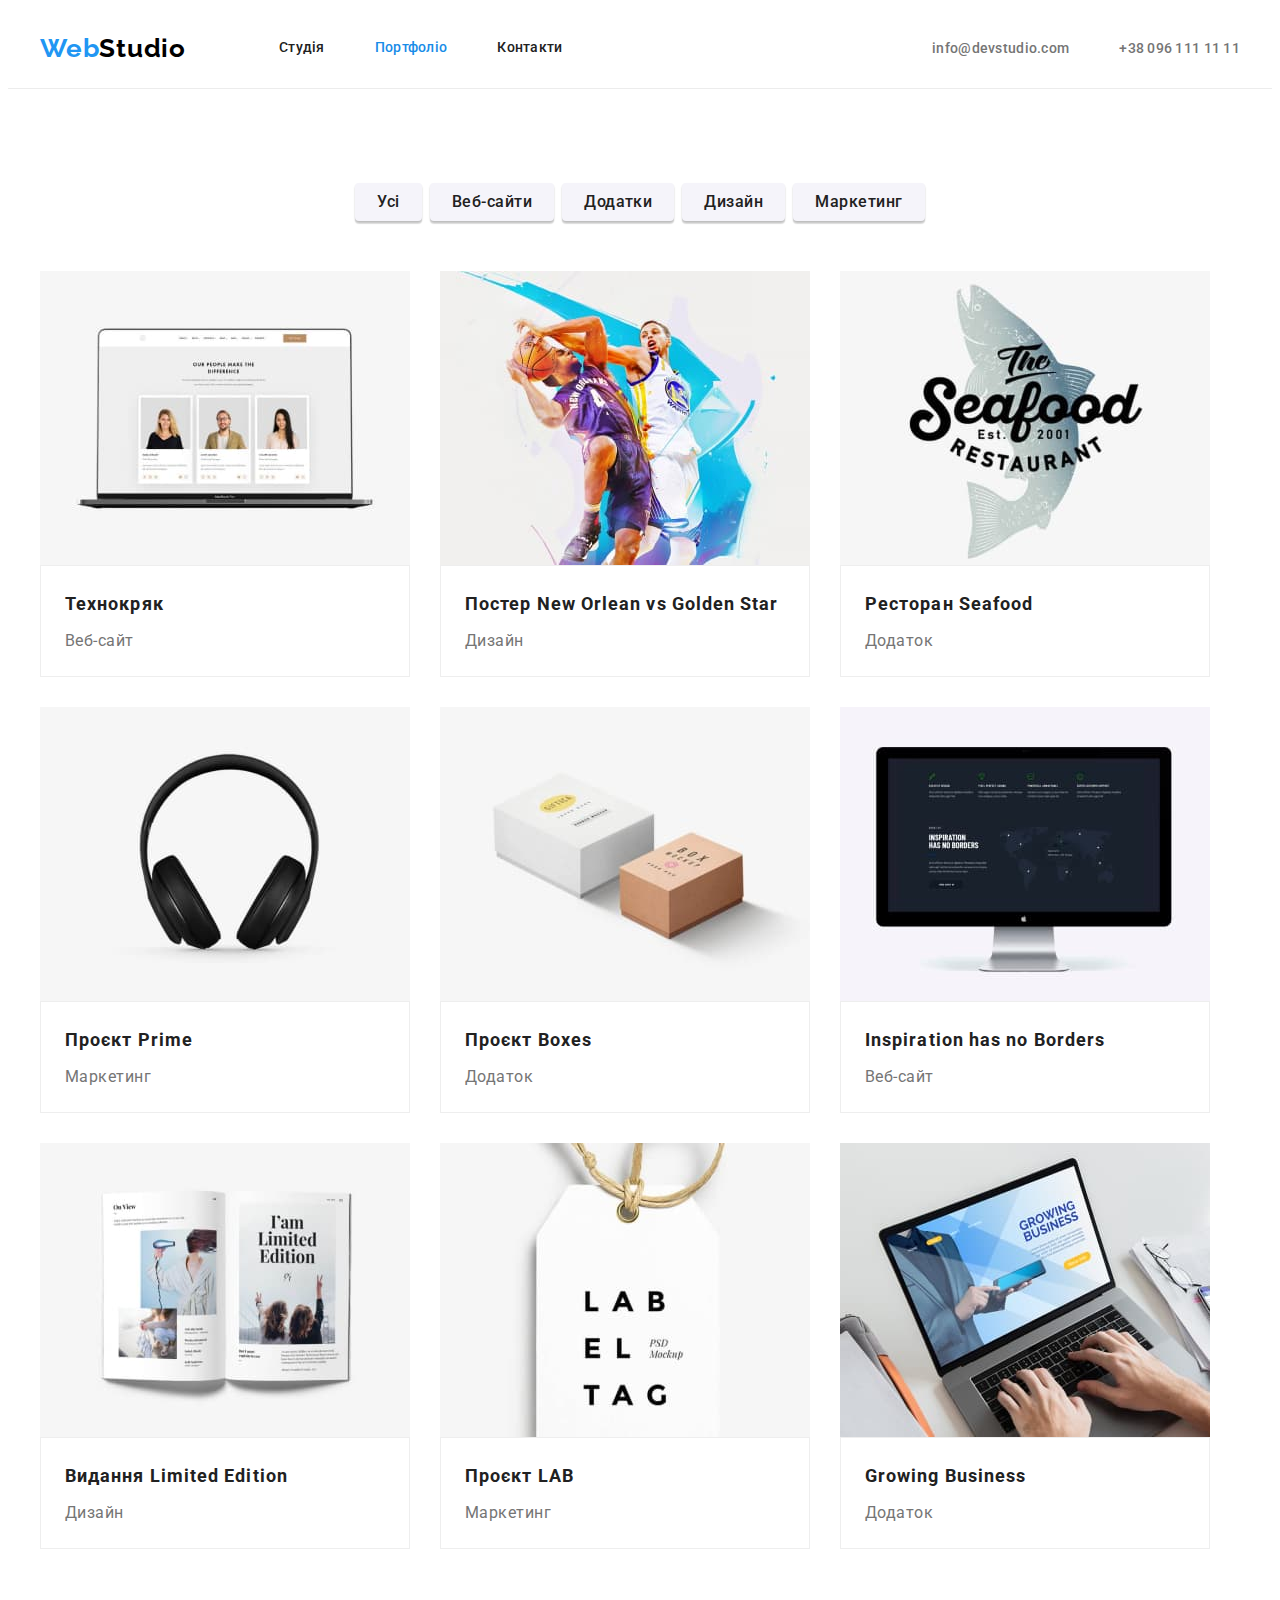
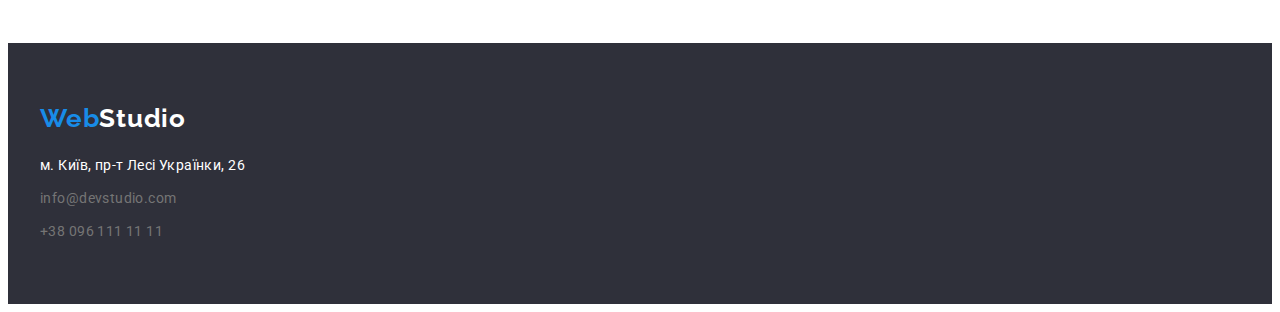
==== commit e5e98e92: "з правками ментора" ====
--- a/portfolio.html
+++ b/portfolio.html
@@ -57,67 +57,97 @@
           <ul class="portfolio-items">
             <li>
               <a href="#" class="portfolio-item">
-                <img src="./img/tehno-kriak.jpg" alt="Комп'ютер" width="370" />
-                <h2 class="portfolio-item-title">Технокряк</h2>
-                <p class="portfolio-item-text">Веб-сайт</p>
+                <img src="./img/tehno-kriak.jpg" alt="Комп'ютер" width="370" class="image" />
+                <div class="wrap">
+                  <h2 class="portfolio-item-title">Технокряк</h2>
+                  <p class="portfolio-item-text">Веб-сайт</p>
+                </div>
               </a>
             </li>
             <li>
               <a href="#" class="portfolio-item">
-                <img src="./img/new-orlean-vs-golden-star.jpg" alt="Баскетбол" width="370" />
-                <h2 class="portfolio-item-title">
-                  Постер <span lang="en">New Orlean vs Golden Star</span>
-                </h2>
-                <p class="portfolio-item-text">Дизайн</p>
+                <img
+                  src="./img/new-orlean-vs-golden-star.jpg"
+                  alt="Баскетбол"
+                  width="370"
+                  class="image"
+                />
+                <div class="wrap">
+                  <h2 class="portfolio-item-title">
+                    Постер <span lang="en">New Orlean vs Golden Star</span>
+                  </h2>
+                  <p class="portfolio-item-text">Дизайн</p>
+                </div>
               </a>
             </li>
             <li>
               <a href="#" class="portfolio-item">
-                <img src="./img/seafood.jpg" alt="Логотип риба" width="370" />
-                <h2 class="portfolio-item-title">Ресторан <span lang="en">Seafood</span></h2>
-                <p class="portfolio-item-text">Додаток</p>
+                <img src="./img/seafood.jpg" alt="Логотип риба" width="370" class="image" />
+                <div class="wrap">
+                  <h2 class="portfolio-item-title">Ресторан <span lang="en">Seafood</span></h2>
+                  <p class="portfolio-item-text">Додаток</p>
+                </div>
               </a>
             </li>
             <li>
               <a href="#" class="portfolio-item">
-                <img src="./img/prime.jpg" alt="Навушники" width="370" />
-                <h2 class="portfolio-item-title">Проєкт <span lang="en">Prime</span></h2>
-                <p class="portfolio-item-text">Маркетинг</p>
+                <img src="./img/prime.jpg" alt="Навушники" width="370" class="image" />
+                <div class="wrap">
+                  <h2 class="portfolio-item-title">Проєкт <span lang="en">Prime</span></h2>
+                  <p class="portfolio-item-text">Маркетинг</p>
+                </div>
               </a>
             </li>
             <li>
               <a href="#" class="portfolio-item">
-                <img src="./img/boxes.jpg" alt="Коробки" width="370" />
-                <h2 class="portfolio-item-title">Проєкт <span lang="en">Boxes</span></h2>
-                <p class="portfolio-item-text">Додаток</p>
+                <img src="./img/boxes.jpg" alt="Коробки" width="370" class="image" />
+                <div class="wrap">
+                  <h2 class="portfolio-item-title">Проєкт <span lang="en">Boxes</span></h2>
+                  <p class="portfolio-item-text">Додаток</p>
+                </div>
               </a>
             </li>
             <li>
               <a href="#" class="portfolio-item">
-                <img src="./img/inspiration-has-no-borders.jpg" alt="Монітор" width="370" />
-                <h2 lang="en" class="portfolio-item-title">Inspiration has no Borders</h2>
-                <p class="portfolio-item-text">Веб-сайт</p>
+                <img
+                  src="./img/inspiration-has-no-borders.jpg"
+                  alt="Монітор"
+                  width="370"
+                  class="image"
+                />
+                <div class="wrap">
+                  <h2 lang="en" class="portfolio-item-title">Inspiration has no Borders</h2>
+                  <p class="portfolio-item-text">Веб-сайт</p>
+                </div>
               </a>
             </li>
             <li>
               <a href="#" class="portfolio-item">
-                <img src="./img/limited-edition.jpg" alt="Журнал" width="370" />
-                <h2 class="portfolio-item-title">Видання <span lang="en">Limited Edition</span></h2>
-                <p class="portfolio-item-text">Дизайн</p>
+                <img src="./img/limited-edition.jpg" alt="Журнал" width="370" class="image" />
+                <div class="wrap">
+                  <h2 class="portfolio-item-title">
+                    Видання <span lang="en">Limited Edition</span>
+                  </h2>
+                  <p class="portfolio-item-text">Дизайн</p>
+                </div>
               </a>
             </li>
             <li>
               <a href="#" class="portfolio-item">
-                <img src="./img/lab.jpg" alt="Бірка" width="370" />
-                <h2 class="portfolio-item-title">Проєкт <span lang="en">LAB</span></h2>
-                <p class="portfolio-item-text">Маркетинг</p>
+                <img src="./img/lab.jpg" alt="Бірка" width="370" class="image" />
+                <div class="wrap">
+                  <h2 class="portfolio-item-title">Проєкт <span lang="en">LAB</span></h2>
+                  <p class="portfolio-item-text">Маркетинг</p>
+                </div>
               </a>
             </li>
             <li>
               <a href="#" class="portfolio-item">
-                <img src="./img/growing-business.jpg" alt="Ноутбук" width="370" />
-                <h2 lang="en" class="portfolio-item-title">Growing Business</h2>
-                <p class="portfolio-item-text">Додаток</p>
+                <img src="./img/growing-business.jpg" alt="Ноутбук" width="370" class="image" />
+                <div class="wrap">
+                  <h2 lang="en" class="portfolio-item-title">Growing Business</h2>
+                  <p class="portfolio-item-text">Додаток</p>
+                </div>
               </a>
             </li>
           </ul>
--- a/css/styles.css
+++ b/css/styles.css
@@ -130,13 +130,17 @@
   color: var(--main-accent-color);
 }
 .hero {
+  padding-top: 200px;
+  padding-bottom: 200px;
   background: var(--dark-bg-color);
 }
 .hero-body {
   text-align: center;
 }
 .hero-header {
+  margin: 0 auto;
   margin-bottom: 30px;
+  width: 696px;
   font-weight: 900;
   font-size: 44px;
   line-height: 1.36;
@@ -145,7 +149,6 @@
   color: var(--white-accent-color);
 }
 .hero-btn {
-  display: inline-block;
   padding: 10px 32px;
 
   border: none;
@@ -165,11 +168,10 @@
   background-color: var(--active-accent-color);
 }
 .features {
-  background: var(--white-bg-color);
 }
 .features-list {
   display: flex;
-  justify-content: space-between;
+  gap: 30px;
 }
 .features-list .item {
   width: 270px;
@@ -190,7 +192,6 @@
 }
 .our-products {
   padding-top: 0;
-  background: var(--white-bg-color);
 }
 .secondary-title {
   margin-bottom: 50px;
@@ -204,14 +205,14 @@
 }
 .our-products-list {
   display: flex;
-  justify-content: space-between;
+  gap: 30px;
 }
 .our-team {
   background-color: var(--grey-bg-color);
 }
 .our-team-list {
   display: flex;
-  justify-content: space-between;
+  gap: 30px;
 }
 .our-team-item {
   background-color: var(--white-bg-color);
@@ -220,7 +221,8 @@
   border-radius: 0px 0px 4px 4px;
 }
 .our-team-item .body {
-  margin: 30px auto;
+  padding: 30px 0;
+  margin: 0 auto;
 }
 .our-team-text {
   font-size: 16px;
@@ -292,6 +294,9 @@
   color: var(--header-color);
   background-color: var(--grey-bg-color);
   border: none;
+  box-shadow: 0px 3px 1px rgba(0, 0, 0, 0.1), 0px 1px 2px rgba(0, 0, 0, 0.08),
+    0px 2px 2px rgba(0, 0, 0, 0.12);
+  border-radius: 4px;
   cursor: pointer;
 }
 .portfolio-btn:hover,
@@ -306,9 +311,17 @@
   gap: 30px;
 }
 .portfolio-item {
+  display: inline-block;
   flex-basis: calc((100%-60px) / 3);
 }
+.wrap {
+  padding: 20px 24px;
+  border: 1px solid #eeeeee;
+}
+
 .portfolio-item-title {
+  margin-bottom: 4px;
+
   font-weight: 700;
   font-size: 18px;
   line-height: 2;
